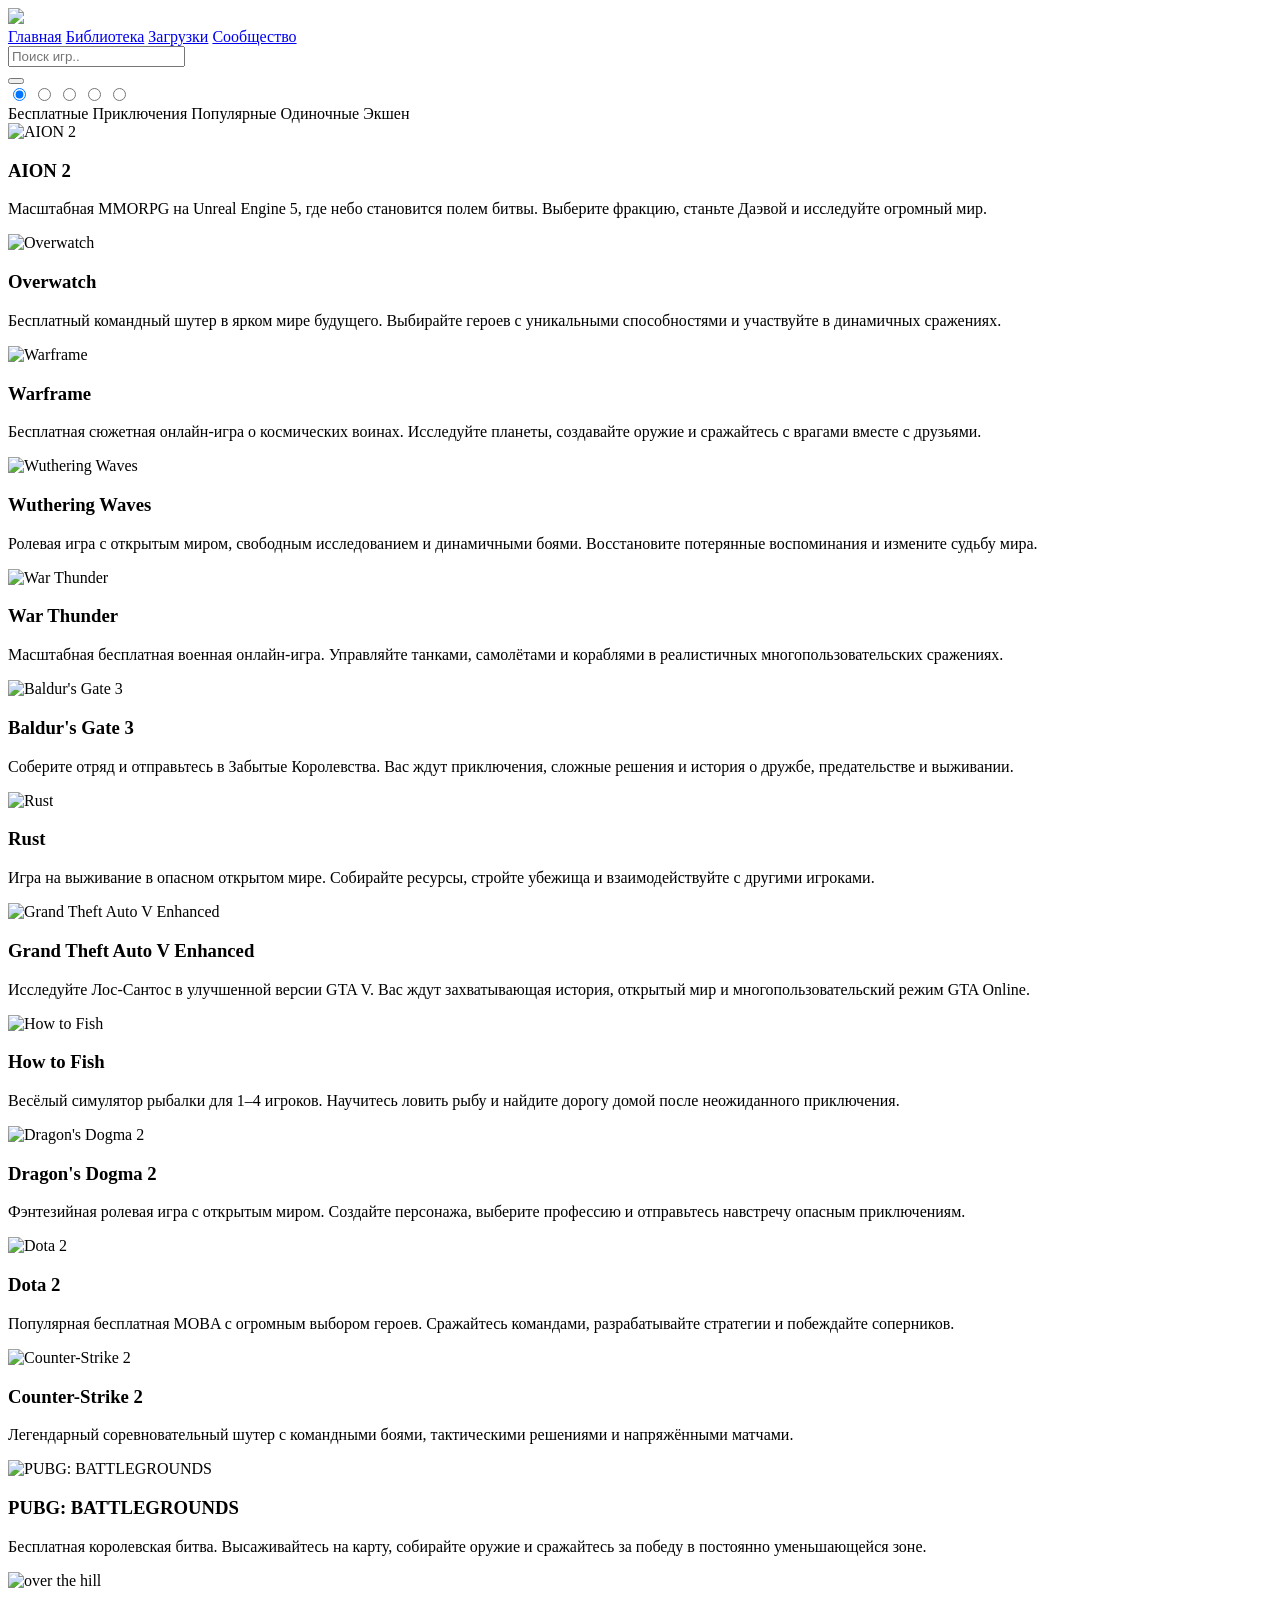
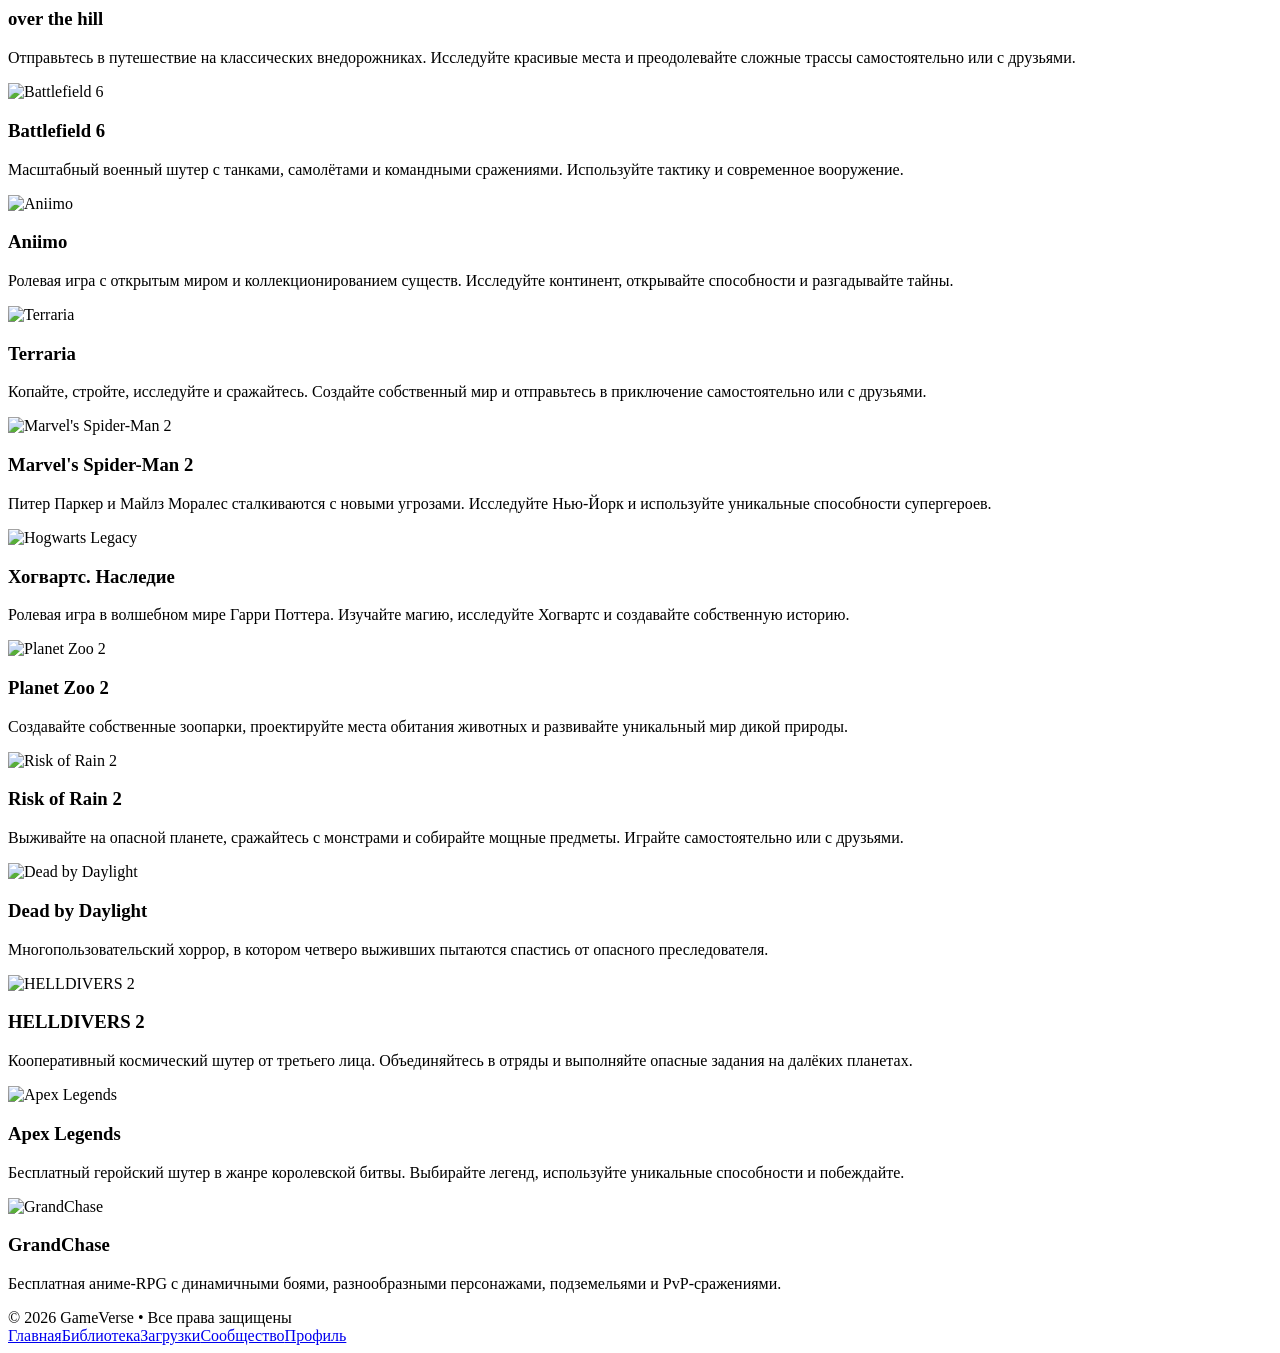
==== index.html @ 57190a84 "Add files via upload" ====
<!DOCTYPE html>

<html lang="ru">

<head>
    <meta charset="utf-8" />
    <meta content="width=device-width, initial-scale=1.0" name="viewport" />
    <title>GameVerse: Главное меню</title>
    <link href="css/global.css" rel="stylesheet" />
    <link href="css/style.css" rel="stylesheet" />
    <link href="https://cdn-uicons.flaticon.com/4.0.0/uicons-regular-rounded/css/uicons-regular-rounded.css"
        rel="stylesheet" />
    <link href="https://cdn-uicons.flaticon.com/4.0.0/uicons-brands/css/uicons-brands.css" rel="stylesheet" />
    <link href="https://cdn-uicons.flaticon.com/4.0.0/uicons-bold-rounded/css/uicons-bold-rounded.css" rel="stylesheet" />
    <link href="https://cdn-uicons.flaticon.com/4.0.0/uicons-bold-straight/css/uicons-bold-straight.css" rel="stylesheet" />
    <link href="css/responsive.css" rel="stylesheet" />
    <link href="css/improvements.css" rel="stylesheet" />
    <link href="css/stage2.css" rel="stylesheet" />
</head>

<body>
    <header>
        <!-- Верхний хедер -->
        <a href="index.html">
            <img id="logo" src="img/logo.png" />
        </a>
        <nav>
            <a href="index.html">
                <i class="fi fi-rr-home"></i>
                Главная</a>
            <a href="library.html">
                <i class="fi fi-rr-books"></i>
                Библиотека</a>
            <a href="download.html">
                <i class="fi fi-rr-cloud-download-alt"></i>
                Загрузки</a>
            <a href="community.html">
                <i class="fi fi-rr-users-alt"></i>
                Сообщество</a>
        </nav>
        <!-- Нижний хедер -->
        <div class="social">
            <a href="https://t.me/share/url?url=https%3A%2F%2Fcapedu.kz%2F&amp;text=%F0%9F%9A%80%20CapEducation%20%E2%80%94%20%D0%BE%D0%BD%D0%BB%D0%B0%D0%B9%D0%BD-%D1%88%D0%BA%D0%BE%D0%BB%D0%B0%20%D0%BF%D1%80%D0%BE%D0%B3%D1%80%D0%B0%D0%BC%D0%BC%D0%B8%D1%80%D0%BE%D0%B2%D0%B0%D0%BD%D0%B8%D1%8F%21%20%D0%A3%D1%87%D0%B8%D1%81%D1%8C%20%D1%81%D0%BE%D0%B7%D0%B4%D0%B0%D0%B2%D0%B0%D1%82%D1%8C%20%D1%81%D0%B0%D0%B9%D1%82%D1%8B%20%D0%B8%20%D1%80%D0%B0%D0%B7%D0%B2%D0%B8%D0%B2%D0%B0%D0%B9%20%D1%81%D0%B2%D0%BE%D0%B8%20IT-%D0%BD%D0%B0%D0%B2%D1%8B%D0%BA%D0%B8."
                rel="noopener noreferrer" target="_blank">
                <i class="fi fi-rr-paper-plane"></i>
            </a>
            <a href="https://t.me/trsnbv_a">
                <i class="fi fi-brands-telegram"></i></a>
            <a href="https://github.com">
                <i class="fi fi-brands-github"></i>
            </a>
        </div>
    </header>
    <main>
        <!-- Поиск и кнопки -->
        <div class="top">
            <div class="search">
                <input placeholder="Поиск игр.." type="search" />
            </div>
            <div class="header-actions">
                <a aria-label="Уведомления" class="icon-header" href="notifications.html"><i
                        class="fi fi-rr-bell"></i></a>
                <button aria-label="Корзина" class="icon-header">
                    <i class="fi fi-rr-basket-shopping-simple"></i>
                </button>
                <a aria-label="Профиль" class="icon-header" href="profile.html">
                    <i class="fi fi-rr-user"></i>
                </a>
            </div>
        </div>
        <!-- Категории -->
        <input checked="" id="free" name="category" type="radio" />
        <input id="adventure" name="category" type="radio" />
        <input id="popular" name="category" type="radio" />
        <input id="singleplayer" name="category" type="radio" />
        <input id="action" name="category" type="radio" />
        <div class="button-categorie">
            <label for="free">Бесплатные</label>
            <label for="adventure">Приключения</label>
            <label for="popular">Популярные</label>
            <label for="singleplayer">Одиночные</label>
            <label for="action">Экшен</label>
        </div>
        <div class="games">
            <!-- БЕСПЛАТНЫЕ -->
            <div class="game-card free"><img alt="AION 2"
                    src="https://shared.fastly.steamstatic.com/store_item_assets/steam/apps/3393110/10aa4b096ebe6af0d1dd7882e5ba004271aef6f7/header.jpg?t=1791504829" />
                <h3>AION 2</h3>
                <p class="description">Масштабная MMORPG на Unreal Engine 5, где небо становится полем битвы. Выберите
                    фракцию, станьте Даэвой и исследуйте огромный мир.</p>
            </div>
            <div class="game-card free action"><img alt="Overwatch"
                    src="https://shared.fastly.steamstatic.com/store_item_assets/steam/apps/2357570/5c208b2699cd38ed6125d039be388fa744db54a4/header_alt_assets_23.jpg?t=1791576843" />
                <h3>Overwatch</h3>
                <p class="description">Бесплатный командный шутер в ярком мире будущего. Выбирайте героев с уникальными
                    способностями и участвуйте в динамичных сражениях.</p>
            </div>
            <div class="game-card free action"><img alt="Warframe"
                    src="https://shared.fastly.steamstatic.com/store_item_assets/steam/apps/230410/1a3e7c2a05ce4e5cad5ac4c7e858cf5b0934704e/header.jpg?t=1790176468" />
                <h3>Warframe</h3>
                <p class="description">Бесплатная сюжетная онлайн-игра о космических воинах. Исследуйте планеты,
                    создавайте оружие и сражайтесь с врагами вместе с друзьями.</p>
            </div>
            <div class="game-card free adventure action"><img alt="Wuthering Waves"
                    src="https://shared.fastly.steamstatic.com/store_item_assets/steam/apps/3513350/fb969539fb0373bd5ee07c767bf9dafa4afae5c3/header.jpg?t=1791864800" />
                <h3>Wuthering Waves</h3>
                <p class="description">Ролевая игра с открытым миром, свободным исследованием и динамичными боями.
                    Восстановите потерянные воспоминания и измените судьбу мира.</p>
            </div>
            <div class="game-card free action"><img alt="War Thunder"
                    src="https://shared.fastly.steamstatic.com/store_item_assets/steam/apps/236390/38881c549e623fe432af4e7b4bc3952b443906f5/header.jpg?t=1791988478" />
                <h3>War Thunder</h3>
                <p class="description">Масштабная бесплатная военная онлайн-игра. Управляйте танками, самолётами и
                    кораблями в реалистичных многопользовательских сражениях.</p>
            </div>
            <!-- ПРИКЛЮЧЕНИЯ -->
            <div class="game-card adventure singleplayer"><img alt="Baldur's Gate 3"
                    src="https://shared.fastly.steamstatic.com/store_item_assets/steam/apps/1086940/48a2fcbda8565bb45025e98fd8ebde8a7203f6a0/header.jpg?t=1777363040" />
                <h3>Baldur's Gate 3</h3>
                <p class="description">Соберите отряд и отправьтесь в Забытые Королевства. Вас ждут приключения, сложные
                    решения и история о дружбе, предательстве и выживании.</p>
            </div>
            <div class="game-card adventure friends"><img alt="Rust"
                    src="https://shared.fastly.steamstatic.com/store_item_assets/steam/apps/252490/header.jpg?t=1781536981" />
                <h3>Rust</h3>
                <p class="description">Игра на выживание в опасном открытом мире. Собирайте ресурсы, стройте убежища и
                    взаимодействуйте с другими игроками.</p>
            </div>
            <div class="game-card adventure popular action singleplayer"><img alt="Grand Theft Auto V Enhanced"
                    src="https://shared.fastly.steamstatic.com/store_item_assets/steam/apps/3240220/header.jpg?t=1781187782" />
                <h3>Grand Theft Auto V Enhanced</h3>
                <p class="description">Исследуйте Лос-Сантос в улучшенной версии GTA V. Вас ждут захватывающая история,
                    открытый мир и многопользовательский режим GTA Online.</p>
            </div>
            <div class="game-card adventure friends"><img alt="How to Fish"
                    src="https://shared.fastly.steamstatic.com/store_item_assets/steam/apps/4001890/45c4ddff4901e32c4b8b643e1b97d0d01898d299/header.jpg?t=1788788717" />
                <h3>How to Fish</h3>
                <p class="description">Весёлый симулятор рыбалки для 1–4 игроков. Научитесь ловить рыбу и найдите дорогу
                    домой после неожиданного приключения.</p>
            </div>
            <div class="game-card adventure singleplayer action"><img alt="Dragon's Dogma 2"
                    src="https://shared.fastly.steamstatic.com/store_item_assets/steam/apps/2054970/header.jpg?t=1791504871" />
                <h3>Dragon's Dogma 2</h3>
                <p class="description">Фэнтезийная ролевая игра с открытым миром. Создайте персонажа, выберите профессию
                    и отправьтесь навстречу опасным приключениям.</p>
            </div>
            <!-- ПОПУЛЯРНЫЕ -->
            <div class="game-card popular free"><img alt="Dota 2"
                    src="https://shared.fastly.steamstatic.com/store_item_assets/steam/apps/570/header.jpg?t=1791407503" />
                <h3>Dota 2</h3>
                <p class="description">Популярная бесплатная MOBA с огромным выбором героев. Сражайтесь командами,
                    разрабатывайте стратегии и побеждайте соперников.</p>
            </div>
            <div class="game-card popular free action"><img alt="Counter-Strike 2"
                    src="https://shared.fastly.steamstatic.com/store_item_assets/steam/apps/730/162664aa5da85f418105350c5d67ca565f6c3713/header.jpg?t=1791824795" />
                <h3>Counter-Strike 2</h3>
                <p class="description">Легендарный соревновательный шутер с командными боями, тактическими решениями и
                    напряжёнными матчами.</p>
            </div>
            <div class="game-card popular free action"><img alt="PUBG: BATTLEGROUNDS"
                    src="https://shared.fastly.steamstatic.com/store_item_assets/steam/apps/578080/841ea38bc58cabb70aef65365cf50bc2d79329d9/header.jpg?t=1786493086" />
                <h3>PUBG: BATTLEGROUNDS</h3>
                <p class="description">Бесплатная королевская битва. Высаживайтесь на карту, собирайте оружие и
                    сражайтесь за победу в постоянно уменьшающейся зоне.</p>
            </div>
            <div class="game-card popular adventure friends"><img alt="over the hill"
                    src="https://shared.fastly.steamstatic.com/store_item_assets/steam/apps/2929250/header.jpg?t=1791998688" />
                <h3>over the hill</h3>
                <p class="description">Отправьтесь в путешествие на классических внедорожниках. Исследуйте красивые
                    места и преодолевайте сложные трассы самостоятельно или с друзьями.</p>
            </div>
            <div class="game-card popular action"><img alt="Battlefield 6"
                    src="https://shared.fastly.steamstatic.com/store_item_assets/steam/apps/2807960/c12d12ce3c7d217398d3fcad77427bfc9d57c570/header.jpg?t=1791925940" />
                <h3>Battlefield 6</h3>
                <p class="description">Масштабный военный шутер с танками, самолётами и командными сражениями.
                    Используйте тактику и современное вооружение.</p>
            </div>
            <!-- ОДИНОЧНЫЕ -->
            <div class="game-card singleplayer adventure"><img alt="Aniimo"
                    src="https://shared.fastly.steamstatic.com/store_item_assets/steam/apps/4126040/bf9b76d25ac135baf8f313d9a095e754fd2e950b/header.jpg?t=1791771029" />
                <h3>Aniimo</h3>
                <p class="description">Ролевая игра с открытым миром и коллекционированием существ. Исследуйте
                    континент, открывайте способности и разгадывайте тайны.</p>
            </div>
            <div class="game-card singleplayer adventure friends"><img alt="Terraria"
                    src="https://shared.fastly.steamstatic.com/store_item_assets/steam/apps/105600/header.jpg?t=1769844435" />
                <h3>Terraria</h3>
                <p class="description">Копайте, стройте, исследуйте и сражайтесь. Создайте собственный мир и отправьтесь
                    в приключение самостоятельно или с друзьями.</p>
            </div>
            <div class="game-card singleplayer action adventure"><img alt="Marvel's Spider-Man 2"
                    src="https://shared.fastly.steamstatic.com/store_item_assets/steam/apps/2651280/header.jpg?t=1763569811" />
                <h3>Marvel's Spider-Man 2</h3>
                <p class="description">Питер Паркер и Майлз Моралес сталкиваются с новыми угрозами. Исследуйте Нью-Йорк
                    и используйте уникальные способности супергероев.</p>
            </div>
            <div class="game-card singleplayer adventure"><img alt="Hogwarts Legacy"
                    src="https://shared.fastly.steamstatic.com/store_item_assets/steam/apps/990080/be2971b1023bccb04f993887d70ef4d2060262cf/header.jpg?t=1790708992" />
                <h3>Хогвартс. Наследие</h3>
                <p class="description">Ролевая игра в волшебном мире Гарри Поттера. Изучайте магию, исследуйте Хогвартс
                    и создавайте собственную историю.</p>
            </div>
            <div class="game-card singleplayer"><img alt="Planet Zoo 2"
                    src="https://shared.fastly.steamstatic.com/store_item_assets/steam/apps/3219030/a5131aa4b84d04a55e3b9c561d7c886cc22bbe1c/header.jpg?t=1791984269" />
                <h3>Planet Zoo 2</h3>
                <p class="description">Создавайте собственные зоопарки, проектируйте места обитания животных и
                    развивайте уникальный мир дикой природы.</p>
            </div>
            <!-- ЭКШЕН -->
            <div class="game-card action adventure friends"><img alt="Risk of Rain 2"
                    src="https://shared.fastly.steamstatic.com/store_item_assets/steam/apps/632360/77f4cff7fea7de8a4566d1fb76ace16967604da7/header_alt_assets_7.jpg?t=1791475448" />
                <h3>Risk of Rain 2</h3>
                <p class="description">Выживайте на опасной планете, сражайтесь с монстрами и собирайте мощные предметы.
                    Играйте самостоятельно или с друзьями.</p>
            </div>
            <div class="game-card action friends"><img alt="Dead by Daylight"
                    src="https://shared.fastly.steamstatic.com/store_item_assets/steam/apps/381210/23fed9f741423413769ad1617e41519d1a466cdc/header_alt_assets_10.jpg?t=1791302579" />
                <h3>Dead by Daylight</h3>
                <p class="description">Многопользовательский хоррор, в котором четверо выживших пытаются спастись от
                    опасного преследователя.</p>
            </div>
            <div class="game-card action friends"><img alt="HELLDIVERS 2"
                    src="https://shared.fastly.steamstatic.com/store_item_assets/steam/apps/553850/2b6639d1231c7b44b5fc2000a84e571d905b2f00/header_russian.jpg?t=1789585784" />
                <h3>HELLDIVERS 2</h3>
                <p class="description">Кооперативный космический шутер от третьего лица. Объединяйтесь в отряды и
                    выполняйте опасные задания на далёких планетах.</p>
            </div>
            <div class="game-card action free popular"><img alt="Apex Legends"
                    src="https://shared.fastly.steamstatic.com/store_item_assets/steam/apps/1172470/6cf04767652d703b6050da84b82cfb1194258d7d/header.jpg?t=1790164440" />
                <h3>Apex Legends</h3>
                <p class="description">Бесплатный геройский шутер в жанре королевской битвы. Выбирайте легенд,
                    используйте уникальные способности и побеждайте.</p>
            </div>
            <div class="game-card action free adventure"><img alt="GrandChase"
                    src="https://shared.fastly.steamstatic.com/store_item_assets/steam/apps/985810/c6dff0803e0d9a9b2a415cd40c4cfa3bd846d091/header.jpg?t=1786514946" />
                <h3>GrandChase</h3>
                <p class="description">Бесплатная аниме-RPG с динамичными боями, разнообразными персонажами,
                    подземельями и PvP-сражениями.</p>
            </div>
        </div>
        <footer class="site-footer">
            <div class="footer-bottom">© 2026 GameVerse • Все права защищены</div>
        </footer>
    </main>
    <nav aria-label="Мобильная навигация" class="mobile-nav"><a aria-current="page" class="active" href="index.html"><i
                aria-hidden="true" class="fi fi-rr-home"></i><span>Главная</span></a><a href="library.html"><i
                aria-hidden="true" class="fi fi-rr-books"></i><span>Библиотека</span></a><a href="download.html"><i
                aria-hidden="true" class="fi fi-rr-download"></i><span>Загрузки</span></a><a href="community.html"><i
                aria-hidden="true" class="fi fi-rr-users-alt"></i><span>Сообщество</span></a><a href="profile.html"><i
                aria-hidden="true" class="fi fi-rr-user"></i><span>Профиль</span></a></nav>
</body>
</html>
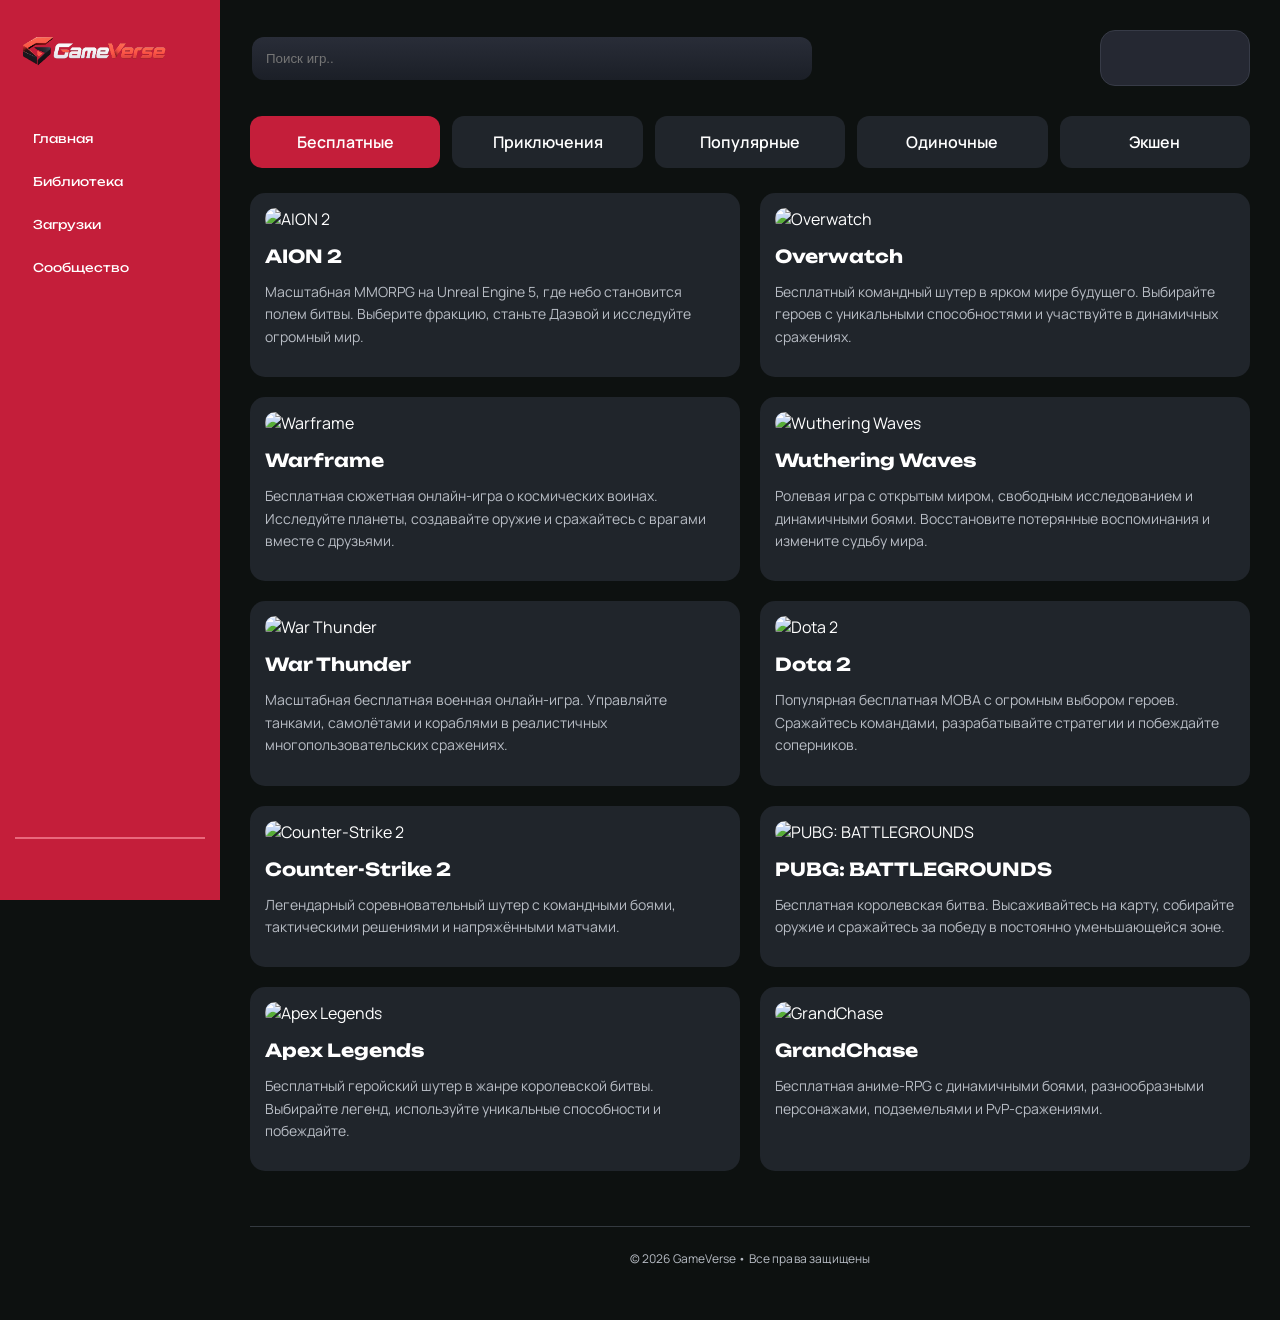
==== commit 930247c9: "Add files via upload" ====
--- a/index.html
+++ b/index.html
@@ -6,23 +6,23 @@
     <meta charset="utf-8" />
     <meta content="width=device-width, initial-scale=1.0" name="viewport" />
     <title>GameVerse: Главное меню</title>
-    <link href="css/global.css" rel="stylesheet" />
-    <link href="css/style.css" rel="stylesheet" />
+    <link href="global.css" rel="stylesheet" />
+    <link href="style.css" rel="stylesheet" />
     <link href="https://cdn-uicons.flaticon.com/4.0.0/uicons-regular-rounded/css/uicons-regular-rounded.css"
         rel="stylesheet" />
     <link href="https://cdn-uicons.flaticon.com/4.0.0/uicons-brands/css/uicons-brands.css" rel="stylesheet" />
     <link href="https://cdn-uicons.flaticon.com/4.0.0/uicons-bold-rounded/css/uicons-bold-rounded.css" rel="stylesheet" />
     <link href="https://cdn-uicons.flaticon.com/4.0.0/uicons-bold-straight/css/uicons-bold-straight.css" rel="stylesheet" />
-    <link href="css/responsive.css" rel="stylesheet" />
-    <link href="css/improvements.css" rel="stylesheet" />
-    <link href="css/stage2.css" rel="stylesheet" />
+    <link href="responsive.css" rel="stylesheet" />
+    <link href="improvements.css" rel="stylesheet" />
+    <link href="stage2.css" rel="stylesheet" />
 </head>
 
 <body>
     <header>
         <!-- Верхний хедер -->
         <a href="index.html">
-            <img id="logo" src="img/logo.png" />
+            <img id="logo" src="logo.png" />
         </a>
         <nav>
             <a href="index.html">
--- a/global.css
+++ b/global.css
@@ -0,0 +1,84 @@
+@import url("https://cdn-uicons.flaticon.com/4.0.0/uicons-regular-chubby/css/uicons-regular-chubby.css");
+
+/* Manrope — основной текст */
+@font-face {
+  font-family: "Manrope";
+  src: url("Manrope-VariableFont_wght.ttf");
+  font-weight: 200 800;
+}
+
+/* Unbounded — заголовки */
+@font-face {
+  font-family: "Unbounded";
+  src: url("Unbounded-Regular.ttf");
+  font-weight: 400;
+}
+
+@font-face {
+  font-family: "Unbounded";
+  src: url("Unbounded-Bold.ttf");
+  font-weight: 700;
+}
+
+body {
+  margin: 0;
+  display: flex;
+  min-height: 100vh;
+  color: white;
+  font-family: "Manrope", sans-serif;
+  font-weight: 400;
+  background-color: #0d1110;
+}
+
+header {
+  width: 220px;
+  padding: 15px;
+  box-sizing: border-box;
+  flex-shrink: 0;
+  display: flex;
+  min-height: 100vh;
+  flex-direction: column;
+  background-color: #c41e3a;
+
+  position: sticky;
+  top: 0;
+  height: 100vh;
+  align-self: flex-start;
+}
+
+header #logo {
+  width: 90%;
+  margin-left: -9px;
+}
+
+header nav {
+  margin-top: 35px;
+  display: flex;
+  flex-direction: column;
+  gap: 20px;
+}
+
+header a {
+  color: white;
+  text-decoration: none;
+  padding: 10px;
+  border-radius: 8px;
+  font-family: "Unbounded", sans-serif;
+  font-weight: 300;
+  display: flex;
+  align-items: center;
+  gap: 8px;
+}
+
+header nav a:hover {
+  background: #ff6b61;
+}
+
+.social {
+  margin-top: auto;
+  display: flex;
+  justify-content: center;
+  gap: 20px;
+  border-top: 2px solid #e9687c;
+  padding-top: 30px;
+}
--- a/style.css
+++ b/style.css
@@ -0,0 +1,186 @@
+main {
+  flex: 1;
+  min-width: 0;
+  padding: 30px;
+}
+
+.top {
+  display: flex;
+  justify-content: space-between;
+  align-items: center;
+  gap: 20px;
+}
+
+.search {
+  width: 380px;
+  max-width: 100%;
+  margin-left: 2px;
+  font-family: "Manrope", sans-serif;
+  font-weight: 400;
+}
+
+.search input {
+  width: 100%;
+  padding: 14px;
+  background: linear-gradient(180deg, #292d38, #1b1f27);
+  border: none;
+  border-radius: 12px;
+  color: white;
+}
+
+.search input:focus {
+  outline: 2px solid #555;
+}
+
+.header-actions {
+  display: flex;
+  align-items: center;
+  gap: 12px;
+}
+
+.icon-header {
+  width: 50px;
+  height: 50px;
+  background: linear-gradient(180deg, #292d38, #1b1f27);
+  border: none;
+  border-radius: 12px;
+  color: white;
+  font-size: 20px;
+
+  display: flex;
+  justify-content: center;
+  align-items: center;
+  cursor: pointer;
+  text-decoration: none;
+}
+
+.icon-header:hover {
+  background: #c41e3a;
+}
+
+.button-categorie {
+  margin-top: 30px;
+  display: flex;
+  gap: 12px;
+  width: 100%;
+}
+
+.button-categorie label {
+  flex: 1;
+  padding: 15px;
+  background: linear-gradient(180deg, #292d38, #1b1f27);
+  color: white;
+  border-radius: 12px;
+  text-align: center;
+  cursor: pointer;
+  transition: 0.3s;
+  font-weight: 600;
+}
+
+.button-categorie label:hover {
+  background: #c41e3a;
+}
+
+input[name="category"] {
+  position: absolute;
+  opacity: 0;
+  width: 1px;
+  height: 1px;
+}
+
+.button-categorie {
+  display: flex;
+  gap: 12px;
+  margin-top: 30px;
+  flex-wrap: wrap;
+}
+
+.button-categorie label {
+  flex: 1;
+  min-width: 120px;
+  padding: 15px;
+  background: #20252b;
+  color: white;
+  border-radius: 12px;
+  text-align: center;
+  cursor: pointer;
+  transition: 0.3s;
+}
+
+.button-categorie label:hover {
+  background: #c41e3a;
+}
+
+#free:checked ~ .button-categorie label[for="free"],
+#adventure:checked ~ .button-categorie label[for="adventure"],
+#popular:checked ~ .button-categorie label[for="popular"],
+#friends:checked ~ .button-categorie label[for="friends"],
+#singleplayer:checked ~ .button-categorie label[for="singleplayer"],
+#action:checked ~ .button-categorie label[for="action"] {
+  background: #c41e3a;
+}
+
+.games {
+  display: grid;
+  grid-template-columns: repeat(2, minmax(0, 1fr));
+  gap: 20px;
+  margin-top: 25px;
+}
+
+.game-card {
+  display: none;
+  min-width: 0;
+  background: #20252b;
+  padding: 15px;
+  border-radius: 15px;
+  transition: transform 0.3s ease;
+}
+
+.game-card:hover {
+  transform: translateY(-5px);
+}
+
+.game-card img {
+  width: 100%;
+  aspect-ratio: 16 / 9;
+  object-fit: cover;
+  border-radius: 10px;
+}
+
+.game-card h3 {
+  font-family: "Unbounded", sans-serif;
+  font-size: 18px;
+  margin: 15px 0 10px;
+}
+
+.game-card .description {
+  color: #b8bdc5;
+  font-size: 14px;
+  line-height: 1.6;
+
+  display: -webkit-box;
+  -webkit-box-orient: vertical;
+  overflow: hidden;
+}
+
+/* Переключение категорий */
+#free:checked ~ .games .free,
+#adventure:checked ~ .games .adventure,
+#popular:checked ~ .games .popular,
+#friends:checked ~ .games .friends,
+#singleplayer:checked ~ .games .singleplayer,
+#action:checked ~ .games .action {
+  display: block;
+}
+
+footer {
+  margin-top: 45px;
+  padding: 20px 0;
+  color: #777f89;
+  font-size: 12px;
+  text-align: center;
+}
+/* Кнопка сохранения игры. Работает только на этой странице. */
+.game-card {
+  position: relative;
+}
--- a/responsive.css
+++ b/responsive.css
@@ -0,0 +1,200 @@
+/* Общая адаптация и нижний футер */
+* {
+  box-sizing: border-box;
+}
+body {
+  min-width: 320px;
+}
+main {
+  flex: 1;
+  min-width: 0;
+  padding: 30px;
+}
+img {
+  max-width: 100%;
+}
+header nav a {
+  font-size: 12px;
+}
+header nav a i {
+  font-size: 18px;
+  flex-shrink: 0;
+}
+header nav {
+  gap: 8px;
+}
+header .social {
+  gap: 5px;
+}
+header .social a {
+  padding: 8px;
+}
+header nav a:hover {
+  background: #ffffff27;
+}
+header nav a[href="notifications.html"] {
+  margin-top: 8px;
+}
+.site-footer {
+  margin-top: 60px !important;
+  padding: 30px 0 16px !important;
+  border-top: 1px solid #353b43 !important;
+  background: transparent !important;
+  display: grid;
+  grid-template-columns: 1fr auto;
+  gap: 20px;
+  color: #b8bdc5;
+}
+.footer-brand {
+  font:
+    700 20px Unbounded,
+    sans-serif;
+  color: #fff;
+  text-decoration: none;
+}
+.site-footer p {
+  font-size: 13px;
+  line-height: 1.6;
+  max-width: 370px;
+}
+.footer-links {
+  display: flex;
+  flex-wrap: wrap;
+  gap: 12px;
+  align-content: center;
+}
+.footer-links a {
+  color: #d8dbe0;
+  text-decoration: none;
+  font-size: 13px;
+}
+.footer-links a:hover {
+  color: #ff6b80;
+}
+.footer-bottom {
+  grid-column: 1/-1;
+  border-top: 1px solid #343a40;
+  padding-top: 16px;
+  font-size: 12px;
+}
+.library-hint {
+  font-size: 13px;
+  color: #b8bdc5;
+}
+.library-filters button:disabled {
+  opacity: 0.55;
+  cursor: not-allowed;
+}
+@media (max-width: 1000px) {
+  .games {
+    grid-template-columns: repeat(2, minmax(0, 1fr)) !important;
+  }
+  .saved-games {
+    grid-template-columns: repeat(2, minmax(0, 1fr));
+  }
+  .download-stats {
+    grid-template-columns: repeat(2, minmax(0, 1fr));
+  }
+  .button-categorie {
+    flex-wrap: wrap;
+  }
+  .button-categorie label {
+    flex: 1 1 140px;
+  }
+}
+@media (max-width: 700px) {
+  body {
+    display: block;
+  }
+  body > header {
+    position: relative !important;
+    top: auto !important;
+    left: auto !important;
+    width: 100% !important;
+    height: auto !important;
+    min-height: 0 !important;
+    padding: 12px 16px !important;
+    display: flex !important;
+    flex-direction: column !important;
+    gap: 8px;
+  }
+  body > header #logo {
+    width: 130px;
+    margin: 0;
+  }
+  body > header nav {
+    display: flex !important;
+    flex-direction: row !important;
+    flex-wrap: wrap !important;
+    gap: 5px !important;
+    margin: 0 !important;
+  }
+  body > header nav a {
+    font:
+      500 11px Manrope,
+      sans-serif;
+    padding: 9px !important;
+    gap: 5px !important;
+  }
+  body > header nav a[href="notifications.html"] {
+    margin: 0;
+  }
+  body > header .social {
+    display: none;
+  }
+  main {
+    padding: 18px !important;
+    width: 100% !important;
+  }
+  .top {
+    flex-wrap: wrap;
+  }
+  .search {
+    width: 100%;
+  }
+  .header-actions {
+    width: 100%;
+    justify-content: flex-end;
+  }
+  .games {
+    grid-template-columns: repeat(2, minmax(0, 1fr)) !important;
+    gap: 12px !important;
+  }
+  .game-card {
+    min-width: 0;
+  }
+  .game-card h3 {
+    font-size: 14px;
+  }
+  .game-card .description {
+    font-size: 12px;
+  }
+  .download-stats {
+    grid-template-columns: 1fr !important;
+  }
+  .saved-games {
+    grid-template-columns: 1fr;
+  }
+  .site-footer {
+    grid-template-columns: 1fr;
+    gap: 10px;
+  }
+  .footer-bottom {
+    grid-column: 1;
+  }
+  .footer-links {
+    gap: 12px;
+  }
+}
+@media (max-width: 430px) {
+  .games {
+    grid-template-columns: 1fr !important;
+  }
+  .button-categorie label {
+    font-size: 12px;
+    padding: 11px;
+  }
+  .site-footer {
+    margin-top: 35px !important;
+  }
+}
--- a/improvements.css
+++ b/improvements.css
@@ -0,0 +1,291 @@
+/* GameVerse 2.0 — согласованные доработки */
+.site-footer {
+  display: block !important;
+  margin-top: 55px !important;
+  padding: 23px 12px !important;
+  border-top: 1px solid #343a40 !important;
+  background: transparent !important;
+  text-align: center;
+}
+.site-footer .footer-bottom {
+  border: 0 !important;
+  padding: 0 !important;
+  font-size: 12px;
+  color: #b8bdc5;
+  letter-spacing: 0.15px;
+}
+.catalog-back {
+  display: inline-flex;
+  align-items: center;
+  gap: 8px;
+  margin-bottom: 19px;
+  color: #ee5670;
+  font:
+    700 13px Manrope,
+    sans-serif;
+  text-decoration: none;
+  transition: color 0.2s ease;
+}
+.catalog-back:hover {
+  color: #fff;
+}
+.mobile-nav {
+  display: none;
+}
+body > header nav a[href="notifications.html"],
+body > header nav a[href="login.html"] {
+  display: none;
+}
+
+/* Сохранение игр — кнопка внутри обложки */
+.game-card {
+  position: relative;
+  overflow: hidden;
+}
+
+/* Верхние действия на ПК — отдельные кнопки по центру */
+.top {
+  flex-wrap: wrap;
+}
+.header-actions {
+  display: flex;
+  justify-content: center !important;
+  gap: 12px;
+  margin-inline: auto;
+}
+.header-actions .icon-header {
+  border-radius: 12px;
+  transition:
+    transform 0.2s,
+    background 0.2s;
+}
+.header-actions .icon-header:hover {
+  transform: translateY(-2px);
+}
+
+/* Адаптация сообщества */
+@media (max-width: 850px) {
+  .community-hero {
+    display: flex !important;
+    flex-direction: column !important;
+  }
+  .hero-content,
+  .hero-decoration {
+    min-width: 0;
+    max-width: 100%;
+  }
+  .features-grid,
+  .roadmap {
+    grid-template-columns: 1fr !important;
+  }
+  .feature-card,
+  .roadmap-item,
+  .developer-card,
+  .future-team {
+    min-width: 0;
+  }
+  .community-section,
+  .join-community {
+    max-width: 100%;
+  }
+}
+@media (max-width: 700px) {
+  body {
+    overflow-x: hidden;
+  }
+  body > header {
+    align-items: center !important;
+  }
+  body > header > a:has(#logo) {
+    display: flex;
+    width: 100%;
+    justify-content: center;
+    align-items: center;
+    padding: 0;
+  }
+  body > header #logo {
+    display: block;
+    width: min(160px, 60vw) !important;
+    max-width: 100%;
+    height: auto;
+    margin: 0 !important;
+  }
+  body > header nav {
+    display: none !important;
+  }
+  main {
+    padding: 18px 16px 95px !important;
+  }
+  .mobile-nav {
+    display: grid;
+    grid-template-columns: repeat(4, minmax(0, 1fr));
+    position: fixed;
+    bottom: 0;
+    left: 0;
+    right: 0;
+    z-index: 1000;
+    background: #191b23;
+    border-top: 1px solid #393a44;
+    padding: 9px 7px max(9px, env(safe-area-inset-bottom));
+    box-shadow: 0 -8px 28px #0005;
+  }
+  .mobile-nav a {
+    display: flex;
+    flex-direction: column;
+    align-items: center;
+    justify-content: center;
+    gap: 5px;
+    padding: 7px 2px;
+    color: #b9bac4;
+    text-decoration: none;
+    font:
+      600 10px Manrope,
+      sans-serif;
+    min-width: 0;
+    border-radius: 11px;
+  }
+  .mobile-nav a i {
+    font-size: 21px;
+  }
+  .mobile-nav a.active {
+    color: #ff6a84;
+    background: #c41e3a22;
+  }
+  .top {
+    flex-direction: column;
+    align-items: stretch;
+  }
+  .header-actions {
+    width: max-content !important;
+    max-width: 100%;
+    margin: 4px auto 0;
+    padding: 7px;
+    border: 1px solid #373945;
+    background: #23252e;
+    border-radius: 16px;
+    gap: 7px;
+  }
+  .header-actions .icon-header {
+    margin: 0;
+  }
+  .community-hero {
+    padding: 24px 18px !important;
+  }
+  .community-hero h1 {
+    font-size: clamp(23px, 7vw, 36px) !important;
+    overflow-wrap: anywhere;
+  }
+  .hero-buttons {
+    display: flex;
+    flex-wrap: wrap;
+    gap: 10px;
+  }
+  .hero-buttons a {
+    max-width: 100%;
+  }
+  .hero-decoration {
+    display: none !important;
+  }
+  .features-grid {
+    display: grid !important;
+    grid-template-columns: 1fr !important;
+    gap: 12px;
+  }
+  .feature-card {
+    width: 100%;
+    padding: 20px !important;
+  }
+  .section-heading {
+    flex-wrap: wrap;
+    gap: 10px;
+  }
+  .section-heading h2 {
+    font-size: clamp(18px, 5vw, 25px);
+  }
+  .developer-profile,
+  .developer-details,
+  .developer-top,
+  .future-team,
+  .roadmap-item {
+    flex-wrap: wrap;
+  }
+  .developer-card,
+  .future-team,
+  .join-community {
+    padding: 22px 16px !important;
+  }
+  .developer-skills,
+  .developer-socials {
+    flex-wrap: wrap;
+  }
+  .join-community h2 {
+    font-size: 21px !important;
+  }
+  .join-community a {
+    max-width: 100%;
+    text-align: center;
+  }
+  .page-top {
+    flex-wrap: wrap;
+  }
+  .profile-header,
+  .profile-banner,
+  .profile-user {
+    max-width: 100%;
+  }
+  .profile-user {
+    display: flex !important;
+    flex-direction: column !important;
+    align-items: center !important;
+    text-align: center;
+    gap: 12px !important;
+  }
+  .profile-info {
+    text-align: center;
+  }
+  .profile-user .primary-btn {
+    align-self: center;
+  }
+  .stats-grid {
+    display: grid !important;
+    grid-template-columns: repeat(3, minmax(0, 1fr)) !important;
+    gap: 8px;
+  }
+  .stat-card {
+    min-width: 0;
+    padding: 13px 7px !important;
+    overflow-wrap: anywhere;
+  }
+  .favorite-grid,
+  .achievements-grid {
+    display: grid !important;
+    grid-template-columns: 1fr !important;
+  }
+  .favorite-card,
+  .achievement-card,
+  .level-card,
+  .settings-card {
+    min-width: 0;
+    max-width: 100%;
+  }
+  .level-top,
+  .xp-info {
+    flex-wrap: wrap;
+  }
+  .settings-card {
+    padding: 18px !important;
+  }
+  .settings-form input,
+  .settings-form select,
+  .settings-form textarea {
+    max-width: 100%;
+  }
+}
+@media (max-width: 380px) {
+  .mobile-nav a {
+    font-size: 9px;
+  }
+  .stats-grid {
+    grid-template-columns: 1fr !important;
+  }
+}
--- a/stage2.css
+++ b/stage2.css
@@ -0,0 +1,155 @@
+/* Этап 2: стили поверх исходных файлов. */
+.gv-section-label {
+  margin: 0 0 15px !important;
+  color: #e33a55 !important;
+  font-size: 11px !important;
+  font-weight: 800 !important;
+  letter-spacing: 2px !important;
+  text-transform: uppercase;
+}
+/* Избранное: позиционирование относительно самой карточки. */
+.games .game-card {
+  position: relative !important;
+  isolation: isolate;
+}
+
+/* Поиск отдельно, действия — в одной компактной группе. */
+.top {
+  display: flex !important;
+  align-items: center;
+  gap: 15px;
+}
+.top .search {
+  flex: 1 1 320px;
+  width: auto;
+  max-width: 560px;
+}
+.top .header-actions {
+  display: flex !important;
+  align-items: center;
+  justify-content: center !important;
+  flex: 0 0 auto;
+  width: auto !important;
+  margin: 0 !important;
+  padding: 6px !important;
+  gap: 5px !important;
+  border: 1px solid #373b47;
+  background: #252832;
+  border-radius: 15px;
+}
+.top .header-actions .icon-header {
+  width: 42px !important;
+  height: 42px !important;
+  border-radius: 10px !important;
+  background: transparent !important;
+}
+.top .header-actions .icon-header:hover {
+  background: #c41e3a !important;
+}
+
+/* Мобильная панель: пять равных пунктов, активный красный. */
+@media (max-width: 700px) {
+  .top {
+    flex-direction: row !important;
+    flex-wrap: nowrap !important;
+    align-items: center;
+    gap: 8px;
+  }
+  .top .search {
+    flex: 1 1 0;
+    min-width: 0;
+  }
+  .top .search input {
+    min-width: 0;
+    padding: 12px 9px;
+    font-size: 12px;
+  }
+  .top .header-actions {
+    padding: 4px !important;
+    gap: 1px !important;
+  }
+  .top .header-actions .icon-header {
+    width: 32px !important;
+    height: 36px !important;
+    font-size: 16px;
+  }
+  .mobile-nav {
+    display: grid !important;
+    grid-template-columns: repeat(5, minmax(0, 1fr)) !important;
+    gap: 2px;
+    padding: 7px 5px max(8px, env(safe-area-inset-bottom)) !important;
+    border-radius: 15px 15px 0 0;
+  }
+  .mobile-nav a {
+    min-width: 0;
+    padding: 8px 0 !important;
+    gap: 5px;
+  }
+  .mobile-nav a.active {
+    background: #c41e3a !important;
+    color: #fff !important;
+  }
+  .mobile-nav a i {
+    font-size: 19px !important;
+  }
+  .mobile-nav a span {
+    font-size: clamp(8px, 2.15vw, 10px);
+    letter-spacing: -0.2px;
+  }
+  /* Горизонтальный короткий баннер вместо высокого фона */
+  .profile-banner {
+    height: 74px !important;
+    min-height: 74px !important;
+    padding: 12px 16px !important;
+    display: flex !important;
+    align-items: center !important;
+    justify-content: flex-start !important;
+    gap: 12px;
+    background: linear-gradient(110deg, #a51f3d, #581b31) !important;
+  }
+  .profile-banner > i {
+    width: 42px;
+    height: 42px;
+    flex: 0 0 42px;
+    display: grid;
+    place-items: center;
+    background: #ffffff24;
+    border-radius: 12px;
+    font-size: 22px;
+    color: white;
+  }
+  .profile-banner span {
+    font-size: 14px !important;
+    letter-spacing: 0.3px !important;
+    opacity: 1 !important;
+    font-weight: 800;
+  }
+  .profile-user {
+    position: relative;
+  }
+  .profile-user .primary-btn {
+    position: absolute;
+    top: 14px;
+    right: 14px;
+    width: 38px !important;
+    height: 38px !important;
+    min-width: 38px;
+    padding: 0 !important;
+    display: grid !important;
+    place-items: center;
+    border-radius: 10px !important;
+    background: #c41e3a;
+    font-size: 16px;
+  }
+  .profile-user .primary-btn .edit-label {
+    display: none;
+  }
+  .profile-info {
+    padding-right: 25px;
+  }
+}
+@media (min-width: 701px) {
+  .profile-banner > i {
+    display: none;
+  }
+}
